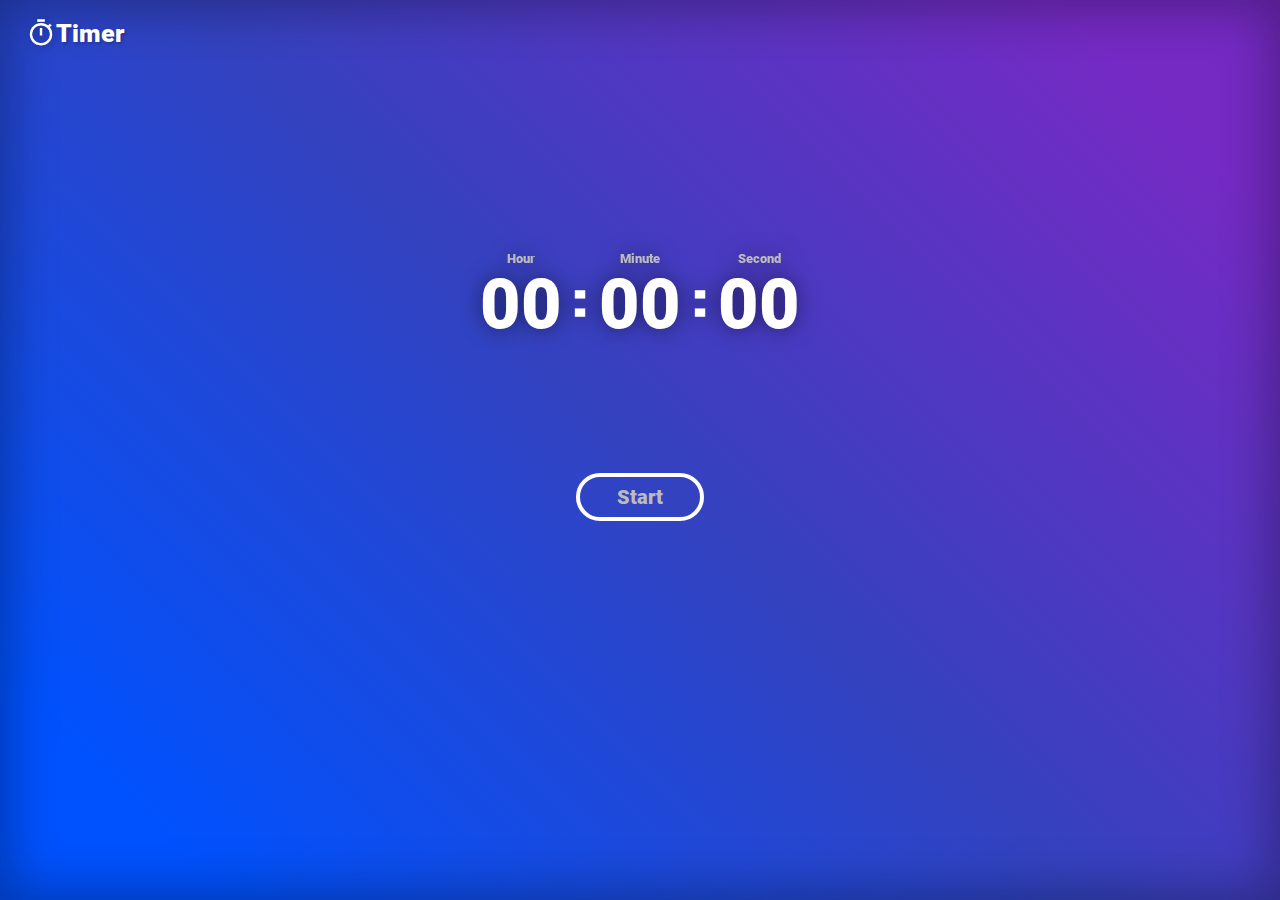
==== index.html @ fa1e6b26 "Removed src folder" ====
<!DOCTYPE html>
<html lang="en">
<head>
    <meta charset="UTF-8">
    <meta name="viewport" content="width=device-width, initial-scale=1">
    <title>Timer</title>
    <link rel="stylesheet" href="style.css">
    <link rel="shortcut icon" href="./icons/favicon.ico" type="image/x-icon">
</head>
<body>
    <div id="header" class="header">
            <a href="index.html">
            <img class="logo" src="./images/logo.png" alt="logo"></li>
            <span>Timer</span>
            </a>
    </div>

    <!-- A rX,rY rotation, arc, sweep, eX,eY -->

    <div id="main" class="timer">
        <div id="counter">
            <div>
                <span id="float-text">Hour</span>
                <input id="hour" type="tel" name="time" value="00" maxlength="2">
            </div>
            <span>:</span>
            <div>
                <span id="float-text">Minute</span>
                <input id="minute" type="text" name="time" value="00" maxlength="2">
            </div>
            <span>:</span>
            <div>
                <span id="float-text">Second</span>
                <input id="second" type="text" name="time" value="00" maxlength="2">
            </div>
        </div>
        <div id="buttons">
            <button id="pause-resume-button" class="pause-resume-button noselect">Pause</button>
            <button id="start-button" class="start-button noselect fade-in">Start</button>
            <button id="cancel-button" class="cancel-button noselect">Cancel</button>
        </div>
    </div>

    
</body>
    <script src="javascript.js"></script>
</html>
---- style.css ----
:root {
    --blue: #4007ff;
    --indigo: #2800af;
    --purple: #6a18ea;
    --aqua: #87fff2;
}

html {
    height: 100vh;
    box-shadow: inset 0px 0px 50px 10px rgba(0, 0, 0, 0.3);
}

@font-face {
    font-family: roboto-black;
    src: url(./fonts/Roboto-Black.ttf) format("truetype");
  }
@font-face {
    font-family: anton-regular;
    src: url(./fonts/Anton-Regular.ttf) format("truetype");
}

/* tools */

.noselect {
    -webkit-touch-callout: none;
    -webkit-user-select: none;
    -khtml-user-select: none;
    -moz-user-select: none;
    -ms-user-select: none;
    user-select: none;
  }

/* header */

.header {
    margin: 0px;
}

.header img {
    height: 30px;
    -webkit-filter: drop-shadow(2px 2px 3px rgba(0, 0, 0, 0.2));
    filter: drop-shadow(2px 2px 3px rgba(0, 0, 0, 0.2));
}

.header a {
    margin: 2vh 2vw;
    display: inline-flex;
    align-items: center;
    text-decoration: none;
    font-size: 25px;
    color: rgb(255, 255, 255);
    font-weight: bold;
    font-family: roboto-black;
    text-shadow: 2px 2px 3px rgba(0, 0, 0, 0.2);
    -webkit-tap-highlight-color: transparent;
}


/* body */

body {
    margin: 0px;
    /*background-color: #3442BF;*/
    background: #3442BF;
    background: linear-gradient(45deg, rgba(0,82,255,1) 10%, rgba(52,66,191,1) 50%, rgba(117,42,196,1) 90%);
}

/* timer */

.timer {
    width: 100vw;
    height: 50vh;
    display: flex;
    flex-flow: column;
    justify-content: center;
}

.timer #counter {
    filter: drop-shadow(0px 0px 10px rgba(0, 0, 0, 0.5));
    margin: 15vh 0;
    display: flex;
    justify-content: center;
    align-items: center;
}

.timer span {
    font-family: anton-regular;
    margin-top: 20px;
    font-size: 50px;
    font-weight: bold;
    color: white;
}

.timer #float-text {
    display: block;
    margin: 5px auto;
    font-family: roboto-black;
    font-size: 13px;
    text-align: center;
    color: rgb(187, 187, 187);
}

.timer input {
    transition: ease-in 0.1s;
    font-family: roboto-black;
    font-size: 70px;
    color: white;
    text-align: center;
    width: 5.2rem;
    height: 4rem;
    background-color: transparent;
    border-style: none;
    outline: none;
    margin: 0px 10px;
}

.timer input:hover {
    cursor: pointer;
}

.timer input:focus {
    height: 5rem;
    margin-top: 5px;
    outline: 4px solid rgba(0, 0, 0, 0.5);
    cursor: auto;
}

.timer #buttons {
    position: relative;
    max-width: 400px;
    width: 85vw;
    margin: 0 auto;
}

.timer button {
    transition: ease 0.2s;
    border-radius: 30px;
    border-style: solid;
    border-width: 4px;
    border-color: white;
    background: none;
    color: rgb(187, 187, 187);
    width: 8rem;
    height: 3rem;
    min-height: fit-content;
    outline: none;
    font-family: roboto-black;
    font-size: 20px;
    -webkit-tap-highlight-color: transparent;
}

.timer button:hover {
    cursor: pointer;
}

.timer button:active {
    border-color: rgba(0, 0, 0, 0.5);
}

.pause-resume-button {
    position: absolute;
    left: 0px;
    opacity: 0;
    pointer-events: none;
}

.cancel-button {
    position: absolute;
    right: 0px;
    opacity: 0;
    pointer-events: none;
}

.start-button {
    position: absolute;
    right: 0px;
    left: 0px;
    margin: 0px auto;
}

/* animations */

.fade-in {
    animation: 0.2s ease-out forwards fade-in;
}

.fade-out {
    animation: 0.2s ease-out forwards fade-out;
}

.right-slide-in {
    animation: 0.2s ease-out forwards right-slide-in;
}

.left-slide-out {
    animation: 0.2s ease-in forwards left-slide-out;
}

.left-slide-in {
    animation: 0.2s ease-out forwards left-slide-in;
}

.right-slide-out {
    animation: 0.2s ease-in forwards right-slide-out;
}

@keyframes fade-in {
    0% {pointer-events: none;opacity: 0;}
    100% {pointer-events: all;opacity: 1;}
}

@keyframes fade-out {
    0% {pointer-events: none;opacity: 1;}
    100% {pointer-events: none;opacity: 0;}
}

@keyframes right-slide-in {
    0% {transform: translateX(-50%);pointer-events: none;opacity: 0;}
    100% {transform: translateX(0);pointer-events: all;opacity: 1;}
}

@keyframes left-slide-out {
    0% {transform: translateX(0);pointer-events: none;opacity: 1;}
    100% {transform: translateX(-50%);pointer-events: none;opacity: 0;}
}

@keyframes left-slide-in {
    0% {transform: translateX(50%);pointer-events: none;opacity: 0;}
    100% {transform: translateX(0);pointer-events: all;opacity: 1;}
}

@keyframes right-slide-out {
    0% {transform: translateX(0);pointer-events: none;opacity: 1;}
    100% {transform: translateX(50%);pointer-events: none;opacity: 0;}
}


/* hover effect */

@media (hover: hover) {
    .timer button:hover {
        background-color: white;
        color: rgba(0, 0, 0, 0.5);
    }
}

/* media query */

@media only screen and (max-width: 600px) {
    .timer #counter {
        transform: scale(0.7);
    }

    .timer button {
        --scale: 0.8;
        border-width: calc(4px * var(--scale));
        width: calc(8rem * var(--scale));
        height: calc(3rem * var(--scale));
        font-size: calc(20px * var(--scale));
    }
}

@media only screen and (max-width: 320px) {
    .timer #counter {
        transform: scale(0.6);
    }

    .timer button {
        --scale: 0.7;
        border-width: calc(4px * var(--scale));
        width: calc(8rem * var(--scale));
        height: calc(3rem * var(--scale));
        font-size: calc(20px * var(--scale));
    }
}
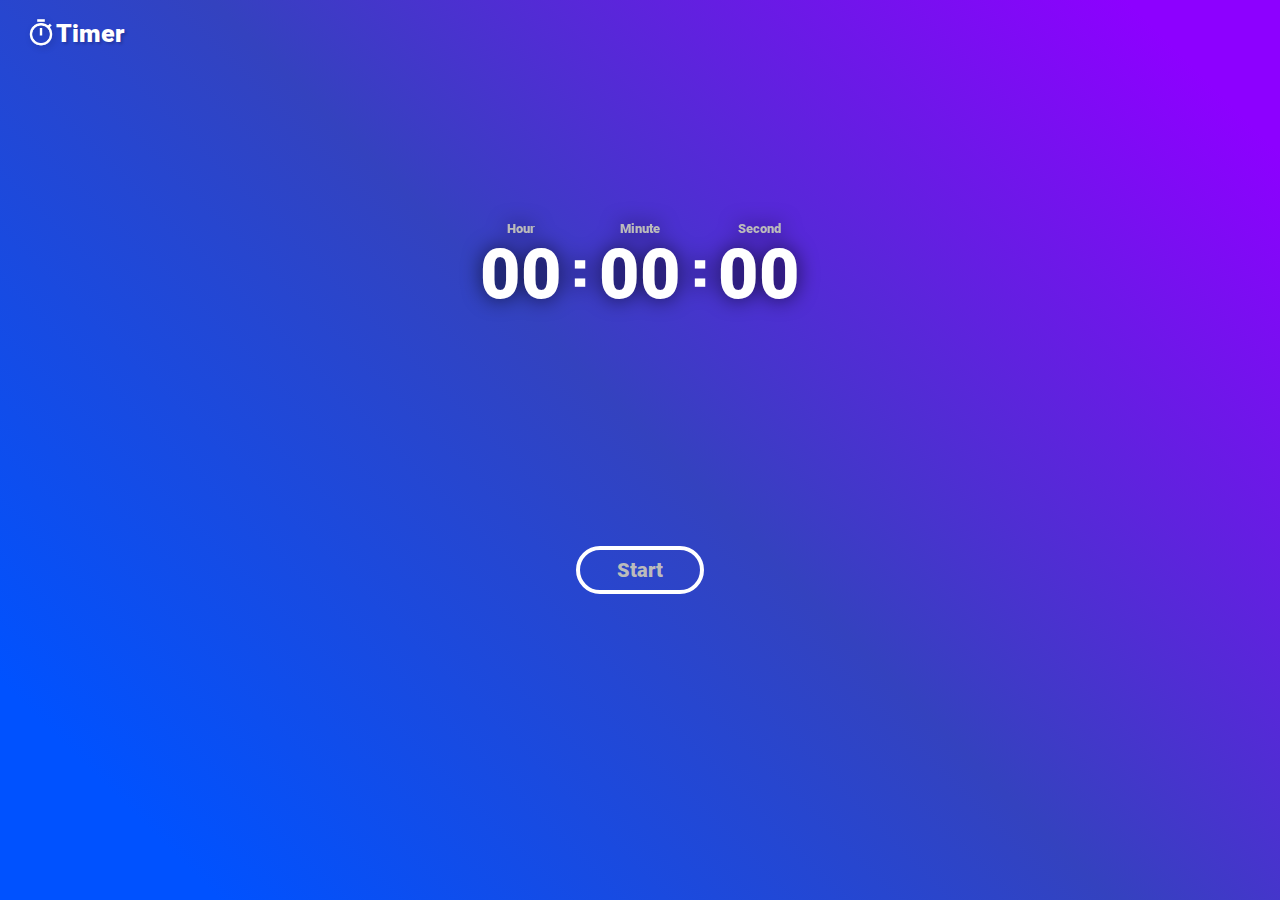
==== commit 96b37182: "Fixed text input flickering when clicked" ====
--- a/index.html
+++ b/index.html
@@ -26,12 +26,12 @@
             <span>:</span>
             <div>
                 <span id="float-text">Minute</span>
-                <input id="minute" type="text" name="time" value="00" maxlength="2">
+                <input id="minute" type="tel" name="time" value="00" maxlength="2">
             </div>
             <span>:</span>
             <div>
                 <span id="float-text">Second</span>
-                <input id="second" type="text" name="time" value="00" maxlength="2">
+                <input id="second" type="tel" name="time" value="00" maxlength="2">
             </div>
         </div>
         <div id="buttons">
--- a/style.css
+++ b/style.css
@@ -3,11 +3,6 @@
     --indigo: #2800af;
     --purple: #6a18ea;
     --aqua: #87fff2;
-}
-
-html {
-    height: 100vh;
-    box-shadow: inset 0px 0px 50px 10px rgba(0, 0, 0, 0.3);
 }
 
 @font-face {
@@ -60,9 +55,11 @@
 
 body {
     margin: 0px;
-    /*background-color: #3442BF;*/
+    height: 100vh;
+    overflow: hidden;
     background: #3442BF;
-    background: linear-gradient(45deg, rgba(0,82,255,1) 10%, rgba(52,66,191,1) 50%, rgba(117,42,196,1) 90%);
+    background: linear-gradient(45deg, rgba(0,82,255,1) 10%, rgba(52,66,191,1) 51%, rgba(141,0,255,1) 93%);
+    /*box-shadow: inset 0px 0px 50px 10px rgba(0, 0, 0, 0.3);*/
 }
 
 /* timer */
@@ -70,14 +67,12 @@
 .timer {
     width: 100vw;
     height: 50vh;
-    display: flex;
-    flex-flow: column;
-    justify-content: center;
 }
 
 .timer #counter {
-    filter: drop-shadow(0px 0px 10px rgba(0, 0, 0, 0.5));
-    margin: 15vh 0;
+    filter: drop-shadow(0px 0px 10px rgba(0, 0, 0, 0.7));
+    margin-top: 20vh;
+    height: 30px;
     display: flex;
     justify-content: center;
     align-items: center;
@@ -129,7 +124,7 @@
     position: relative;
     max-width: 400px;
     width: 85vw;
-    margin: 0 auto;
+    margin: 30vh auto 0 auto;
 }
 
 .timer button {
@@ -181,11 +176,11 @@
 /* animations */
 
 .fade-in {
-    animation: 0.2s ease-out forwards fade-in;
+    animation: 0.2s ease-in forwards fade-in;
 }
 
 .fade-out {
-    animation: 0.2s ease-out forwards fade-out;
+    animation: 0.2s ease-in forwards fade-out;
 }
 
 .right-slide-in {
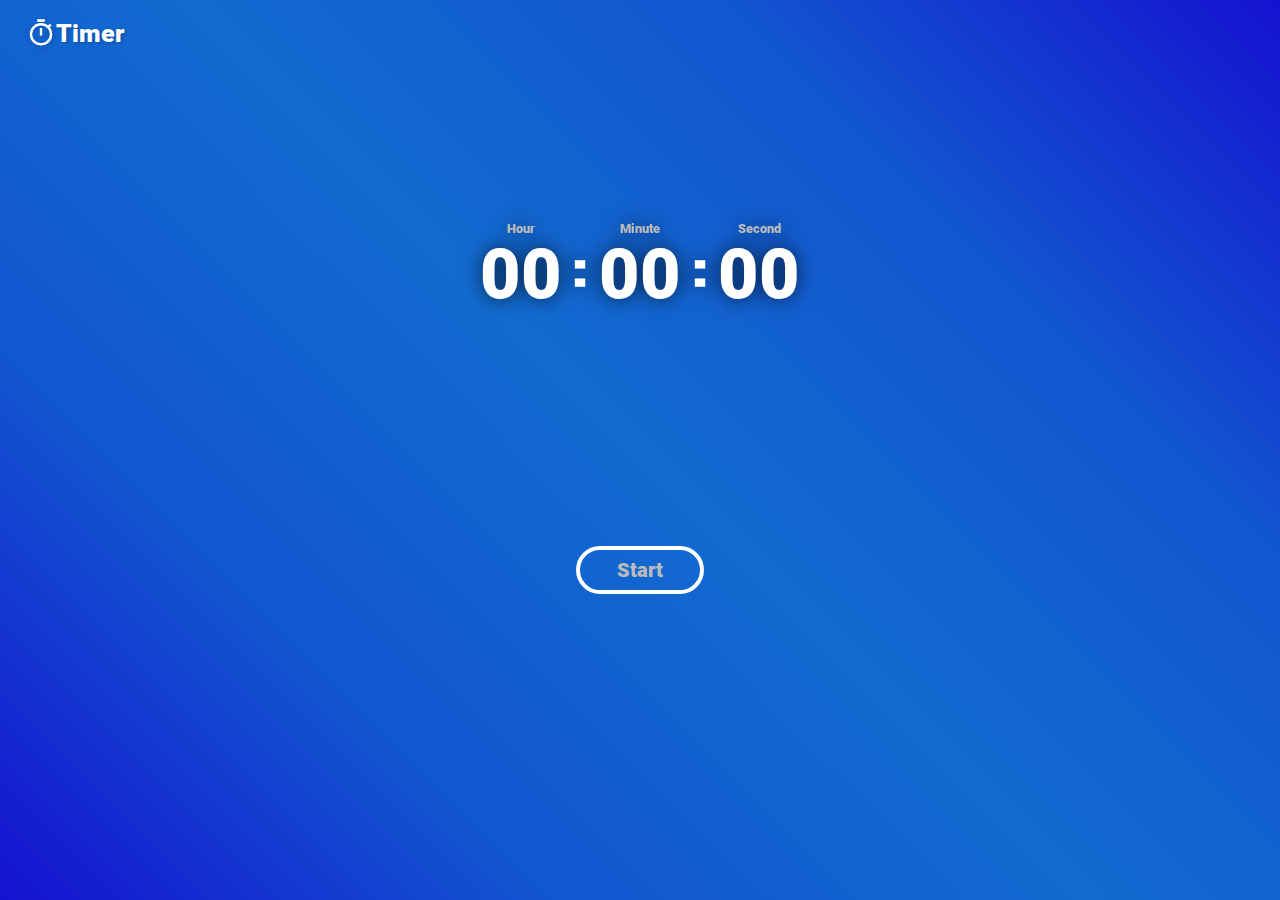
==== commit a3775196: "Added timer script" ====
--- a/index.html
+++ b/index.html
@@ -35,7 +35,7 @@
             </div>
         </div>
         <div id="buttons">
-            <button id="pause-resume-button" class="pause-resume-button noselect">Pause</button>
+            <button id="pause-button" class="pause-button noselect">Pause</button>
             <button id="start-button" class="start-button noselect fade-in">Start</button>
             <button id="cancel-button" class="cancel-button noselect">Cancel</button>
         </div>
--- a/style.css
+++ b/style.css
@@ -57,9 +57,8 @@
     margin: 0px;
     height: 100vh;
     overflow: hidden;
-    background: #3442BF;
-    background: linear-gradient(45deg, rgba(0,82,255,1) 10%, rgba(52,66,191,1) 51%, rgba(141,0,255,1) 93%);
-    /*box-shadow: inset 0px 0px 50px 10px rgba(0, 0, 0, 0.3);*/
+    background: 127bd0;
+    background: linear-gradient(45deg, #1512d0, #1255d0, #126bd0, #1255d0, #1512d0);
 }
 
 /* timer */
@@ -96,7 +95,7 @@
 }
 
 .timer input {
-    transition: ease-in 0.1s;
+    transition: ease-out 0.2s;
     font-family: roboto-black;
     font-size: 70px;
     color: white;
@@ -105,7 +104,7 @@
     height: 4rem;
     background-color: transparent;
     border-style: none;
-    outline: none;
+    outline: 4px none rgba(0, 0, 0, 0.5);
     margin: 0px 10px;
 }
 
@@ -152,7 +151,7 @@
     border-color: rgba(0, 0, 0, 0.5);
 }
 
-.pause-resume-button {
+.pause-button {
     position: absolute;
     left: 0px;
     opacity: 0;
@@ -173,30 +172,31 @@
     margin: 0px auto;
 }
 
+
 /* animations */
 
 .fade-in {
-    animation: 0.2s ease-in forwards fade-in;
+    animation: 0.1s ease-in forwards fade-in;
 }
 
 .fade-out {
-    animation: 0.2s ease-in forwards fade-out;
+    animation: 0.1s ease-in forwards fade-out;
 }
 
 .right-slide-in {
-    animation: 0.2s ease-out forwards right-slide-in;
+    animation: 0.1s ease-out forwards right-slide-in;
 }
 
 .left-slide-out {
-    animation: 0.2s ease-in forwards left-slide-out;
+    animation: 0.1s ease-in forwards left-slide-out;
 }
 
 .left-slide-in {
-    animation: 0.2s ease-out forwards left-slide-in;
+    animation: 0.1s ease-out forwards left-slide-in;
 }
 
 .right-slide-out {
-    animation: 0.2s ease-in forwards right-slide-out;
+    animation: 0.1s ease-in forwards right-slide-out;
 }
 
 @keyframes fade-in {
@@ -238,6 +238,7 @@
         color: rgba(0, 0, 0, 0.5);
     }
 }
+
 
 /* media query */
 
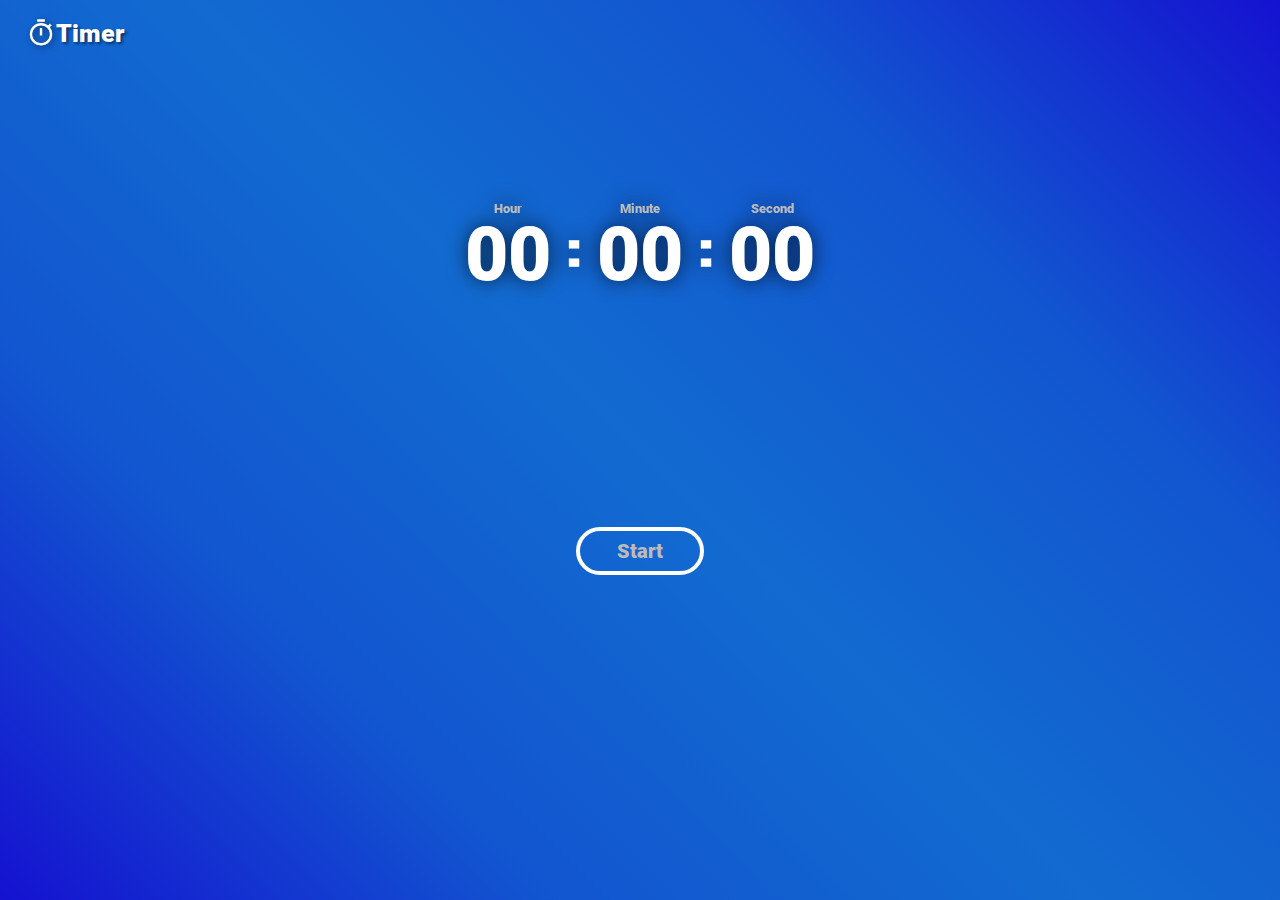
==== commit 93d7f3f7: "Improved code organization." ====
--- a/index.html
+++ b/index.html
@@ -8,40 +8,40 @@
     <link rel="shortcut icon" href="./icons/favicon.ico" type="image/x-icon">
 </head>
 <body>
+    
     <div id="header" class="header">
-            <a href="index.html">
+        <a class="logo-container" href="index.html">
             <img class="logo" src="./images/logo.png" alt="logo"></li>
-            <span>Timer</span>
-            </a>
+            <span class="logo-text">Timer</span>
+        </a>
     </div>
 
-    <!-- A rX,rY rotation, arc, sweep, eX,eY -->
+    <audio id="alarm" src="./sounds/alarm.mp3"></audio>
 
-    <div id="main" class="timer">
-        <div id="counter">
+    <div class="container flex-column">
+        <div class="counter-container flex-row drop-shadow">
             <div>
-                <span id="float-text">Hour</span>
-                <input id="hour" type="tel" name="time" value="00" maxlength="2">
+                <span class="float-text">Hour</span>
+                <input id="hour" class="text-input" type="tel" autocomplete="off" value="00" maxlength="2">
             </div>
-            <span>:</span>
+            <span style="padding-top:20px" class="white-text">:</span>
             <div>
-                <span id="float-text">Minute</span>
-                <input id="minute" type="tel" name="time" value="00" maxlength="2">
+                <span class="float-text">Minute</span>
+                <input id="minute" class="text-input" type="tel" autocomplete="off" value="00" maxlength="2">
             </div>
-            <span>:</span>
+            <span style="padding-top:20px" class="white-text">:</span>
             <div>
-                <span id="float-text">Second</span>
-                <input id="second" type="tel" name="time" value="00" maxlength="2">
+                <span class="float-text">Second</span>
+                <input id="second" class="text-input" type="tel" autocomplete="off" value="00" maxlength="2">
             </div>
         </div>
-        <div id="buttons">
-            <button id="pause-button" class="pause-button noselect">Pause</button>
-            <button id="start-button" class="start-button noselect fade-in">Start</button>
-            <button id="cancel-button" class="cancel-button noselect">Cancel</button>
+        <div class="buttons-container flex-column">
+            <button id="pause-button" class="button pause-button noselect">Pause</button>
+            <button id="start-button" class="button start-button noselect fade-in">Start</button>
+            <button id="cancel-button" class="button cancel-button noselect">Cancel</button>
         </div>
     </div>
 
-    
 </body>
     <script src="javascript.js"></script>
 </html>--- a/style.css
+++ b/style.css
@@ -1,20 +1,32 @@
-:root {
-    --blue: #4007ff;
-    --indigo: #2800af;
-    --purple: #6a18ea;
-    --aqua: #87fff2;
-}
-
 @font-face {
     font-family: roboto-black;
     src: url(./fonts/Roboto-Black.ttf) format("truetype");
-  }
+}
 @font-face {
     font-family: anton-regular;
     src: url(./fonts/Anton-Regular.ttf) format("truetype");
 }
 
-/* tools */
+html {
+    overflow: hidden;
+    touch-action: manipulation;
+}
+
+body {
+    margin: 0px;
+    height: 100vh;
+    background: 127bd0;
+    background: linear-gradient(45deg, #1512d0, #1255d0, #126bd0, #1255d0, #1512d0);
+}
+
+a {
+    text-decoration: none;
+}
+
+input, button:hover {
+    cursor: pointer;
+}
+
 
 .noselect {
     -webkit-touch-callout: none;
@@ -23,84 +35,92 @@
     -moz-user-select: none;
     -ms-user-select: none;
     user-select: none;
-  }
-
-/* header */
+}
 
 .header {
     margin: 0px;
 }
 
-.header img {
+.logo {
     height: 30px;
-    -webkit-filter: drop-shadow(2px 2px 3px rgba(0, 0, 0, 0.2));
-    filter: drop-shadow(2px 2px 3px rgba(0, 0, 0, 0.2));
-}
-
-.header a {
+    filter: drop-shadow(2px 2px 3px rgba(0, 0, 0, 0.5));
+}
+
+.logo-text {
+    font-size: 25px;
+    font-weight: bold;
+    font-family: roboto-black;
+    text-shadow: 2px 2px 3px rgba(0, 0, 0, 0.5);
+    color: white;
+}
+
+.logo-container {
     margin: 2vh 2vw;
     display: inline-flex;
     align-items: center;
-    text-decoration: none;
-    font-size: 25px;
-    color: rgb(255, 255, 255);
-    font-weight: bold;
-    font-family: roboto-black;
-    text-shadow: 2px 2px 3px rgba(0, 0, 0, 0.2);
     -webkit-tap-highlight-color: transparent;
 }
 
-
-/* body */
-
-body {
-    margin: 0px;
-    height: 100vh;
-    overflow: hidden;
-    background: 127bd0;
-    background: linear-gradient(45deg, #1512d0, #1255d0, #126bd0, #1255d0, #1512d0);
-}
-
-/* timer */
-
-.timer {
+.container {
+    box-sizing: border-box;
+    padding: 15vh 0;
     width: 100vw;
-    height: 50vh;
-}
-
-.timer #counter {
-    filter: drop-shadow(0px 0px 10px rgba(0, 0, 0, 0.7));
-    margin-top: 20vh;
-    height: 30px;
+    max-height: 70vh;
+}
+
+.counter-container {
+    height: 80px;
+    width: fit-content;
+}
+
+.buttons-container {
+    position: relative;
+    max-width: 400px;
+    width: 85vw;
+    margin: 30vh auto 0 auto;
+}
+
+.flex-column {
+    display: flex;
+    flex-direction: column;
+    justify-content: center;
+    align-items: center;
+}
+
+.flex-row {
     display: flex;
     justify-content: center;
     align-items: center;
 }
 
-.timer span {
+.drop-shadow {
+    filter: drop-shadow(0px 0px 10px rgba(0, 0, 0, 0.7));
+}
+
+.float-text {
+    display: block;
+    margin: 5px auto;
+    font-family: roboto-black;
+    font-size: 13px;
+    text-align: center;
+    color: rgb(187, 187, 187);
+}
+
+.white-text {
     font-family: anton-regular;
-    margin-top: 20px;
+    text-align: center;
     font-size: 50px;
     font-weight: bold;
     color: white;
 }
 
-.timer #float-text {
-    display: block;
-    margin: 5px auto;
-    font-family: roboto-black;
-    font-size: 13px;
+.text-input {
+    transition: ease-out 0.2s;
+    font-family: roboto-black;
+    font-size: 75px;
     text-align: center;
-    color: rgb(187, 187, 187);
-}
-
-.timer input {
-    transition: ease-out 0.2s;
-    font-family: roboto-black;
-    font-size: 70px;
     color: white;
-    text-align: center;
-    width: 5.2rem;
+    width: 6rem;
     height: 4rem;
     background-color: transparent;
     border-style: none;
@@ -108,25 +128,14 @@
     margin: 0px 10px;
 }
 
-.timer input:hover {
-    cursor: pointer;
-}
-
-.timer input:focus {
+.text-input:focus {
     height: 5rem;
     margin-top: 5px;
     outline: 4px solid rgba(0, 0, 0, 0.5);
     cursor: auto;
 }
 
-.timer #buttons {
-    position: relative;
-    max-width: 400px;
-    width: 85vw;
-    margin: 30vh auto 0 auto;
-}
-
-.timer button {
+.button {
     transition: ease 0.2s;
     border-radius: 30px;
     border-style: solid;
@@ -143,11 +152,7 @@
     -webkit-tap-highlight-color: transparent;
 }
 
-.timer button:hover {
-    cursor: pointer;
-}
-
-.timer button:active {
+.button:active {
     border-color: rgba(0, 0, 0, 0.5);
 }
 
@@ -175,6 +180,10 @@
 
 /* animations */
 
+.pop-up {
+    animation: 0.3s ease-in pop-up;
+}
+
 .fade-in {
     animation: 0.1s ease-in forwards fade-in;
 }
@@ -197,6 +206,12 @@
 
 .right-slide-out {
     animation: 0.1s ease-in forwards right-slide-out;
+}
+
+@keyframes pop-up {
+    0% {transform: scale(1);}
+    50% {transform: scale(1.1);}
+    100% {transform: scale(1);}
 }
 
 @keyframes fade-in {
@@ -233,7 +248,7 @@
 /* hover effect */
 
 @media (hover: hover) {
-    .timer button:hover {
+    .button:hover {
         background-color: white;
         color: rgba(0, 0, 0, 0.5);
     }
@@ -243,11 +258,11 @@
 /* media query */
 
 @media only screen and (max-width: 600px) {
-    .timer #counter {
+    .counter-container {
         transform: scale(0.7);
     }
 
-    .timer button {
+    .button {
         --scale: 0.8;
         border-width: calc(4px * var(--scale));
         width: calc(8rem * var(--scale));
@@ -257,11 +272,11 @@
 }
 
 @media only screen and (max-width: 320px) {
-    .timer #counter {
+    .counter-container {
         transform: scale(0.6);
     }
 
-    .timer button {
+    .button {
         --scale: 0.7;
         border-width: calc(4px * var(--scale));
         width: calc(8rem * var(--scale));
